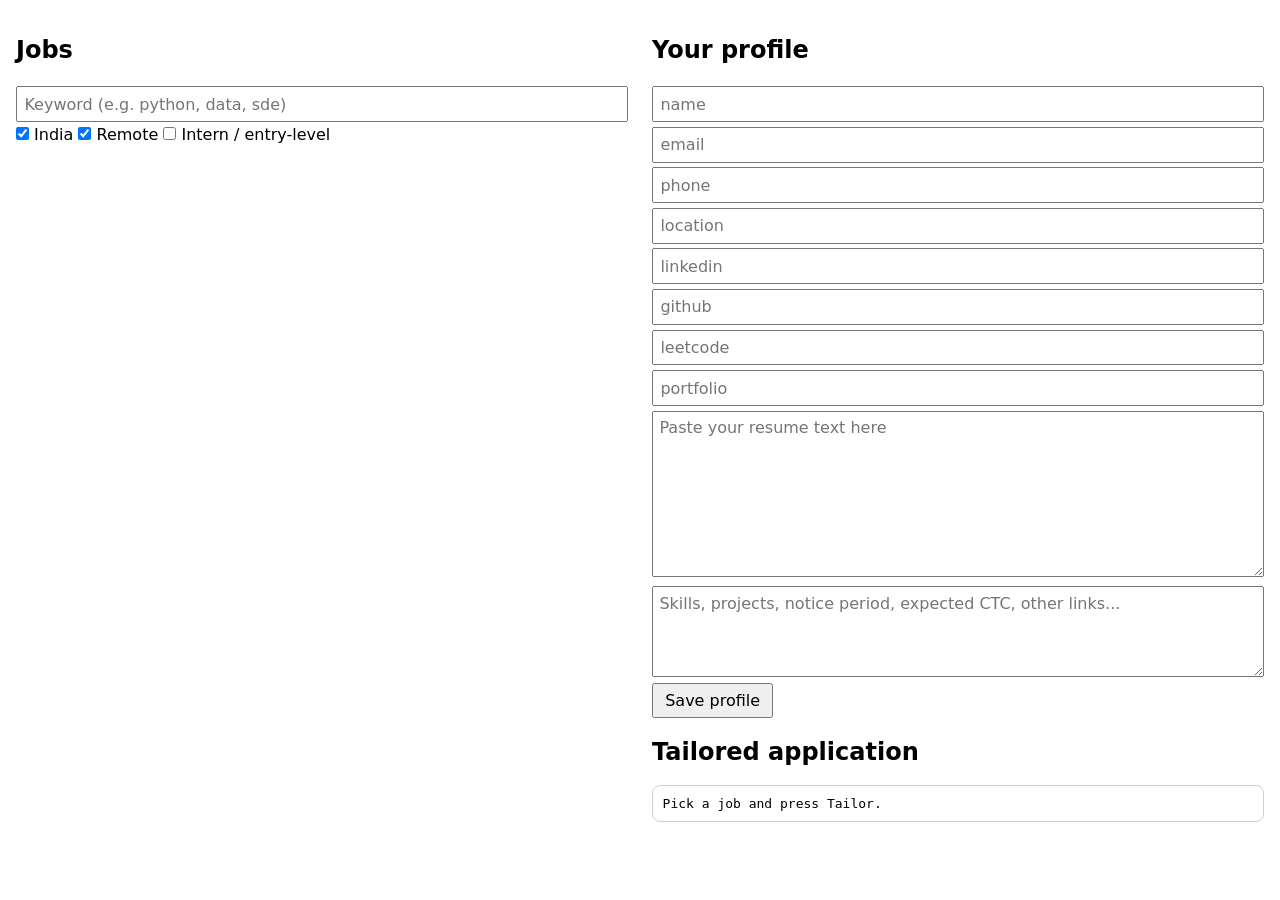
==== index.html @ 9327ce20 "Initializing repository" ====
<!doctype html><meta charset=utf-8><meta name=viewport content="width=device-width,initial-scale=1">
<title>India + Remote Jobs</title>
<style>
:root{color-scheme:light dark;font-family:system-ui,sans-serif}
body{margin:0;padding:1rem;display:grid;grid-template-columns:1fr 1fr;gap:1.5rem}
@media(max-width:800px){body{grid-template-columns:1fr}}
section{min-width:0}
input,textarea{font:inherit;padding:.4rem;margin:.15rem 0;width:100%;box-sizing:border-box}
input[type=checkbox]{width:auto}
button{font:inherit;padding:.35rem .7rem;cursor:pointer}
.job{border:1px solid #8886;border-radius:8px;padding:.6rem;margin:.4rem 0}
pre{white-space:pre-wrap;border:1px solid #8886;border-radius:8px;padding:.6rem}
</style>
<section><h2>Jobs</h2>
<input id=q placeholder="Keyword (e.g. python, data, sde)" oninput=load()>
<label><input type=checkbox id=in checked onchange=load()> India</label>
<label><input type=checkbox id=re checked onchange=load()> Remote</label>
<label><input type=checkbox id=it onchange=load()> Intern / entry-level</label>
<div id=jobs></div></section>
<section><h2>Your profile</h2><div id=pf></div>
<textarea id=p_resume_text rows=8 placeholder="Paste your resume text here"></textarea>
<textarea id=p_extra rows=4 placeholder="Skills, projects, notice period, expected CTC, other links..."></textarea>
<button onclick=save()>Save profile</button>
<h2>Tailored application</h2><pre id=out>Pick a job and press Tailor.</pre></section>
<script>
const F=["name","email","phone","location","linkedin","github","leetcode","portfolio"],$=id=>document.getElementById(id);
const e=s=>String(s).replace(/[&<>"]/g,c=>({'&':'&amp;','<':'&lt;','>':'&gt;','"':'&quot;'}[c]));
const api=async(u,o={})=>{const pw=localStorage.pw||(localStorage.pw=prompt('Password'));
 const r=await fetch(u,{...o,headers:{'x-pass':pw,'Content-Type':'application/json'}});
 if(r.status==401){delete localStorage.pw;alert('Wrong password, reload and retry');throw 0}return r.json()};
$('pf').innerHTML=F.map(f=>`<input id=p_${f} placeholder=${f}>`).join('');
api('/api/profile').then(p=>[...F,'resume_text','extra'].forEach(f=>$('p_'+f).value=p[f]||''));
async function save(){const p={};[...F,'resume_text','extra'].forEach(f=>p[f]=$('p_'+f).value);
 await api('/api/profile',{method:'POST',body:JSON.stringify(p)});alert('Saved')}
async function load(){const js=await api(`/api/jobs?q=${encodeURIComponent($('q').value)}&india=${+$('in').checked}&remote=${+$('re').checked}&intern=${+$('it').checked}`);
 $('jobs').innerHTML=js.map(j=>`<div class=job><b>${e(j.title)}</b><br>${e(j.company)} · ${e(j.location)}<br>
 <small>first seen ${new Date(j.seen*1000).toLocaleDateString()}</small><br>
 <a href="${e(j.url)}" target=_blank>Apply page</a> <button onclick="prep('${e(j._id)}')">Tailor</button></div>`).join('')||'No jobs yet. Run the GitHub workflow once.'}
async function prep(id){$('out').textContent='Generating...';$('out').textContent=JSON.stringify(await api('/api/tailor/'+id,{method:'POST'}),null,2)}
load();
</script>
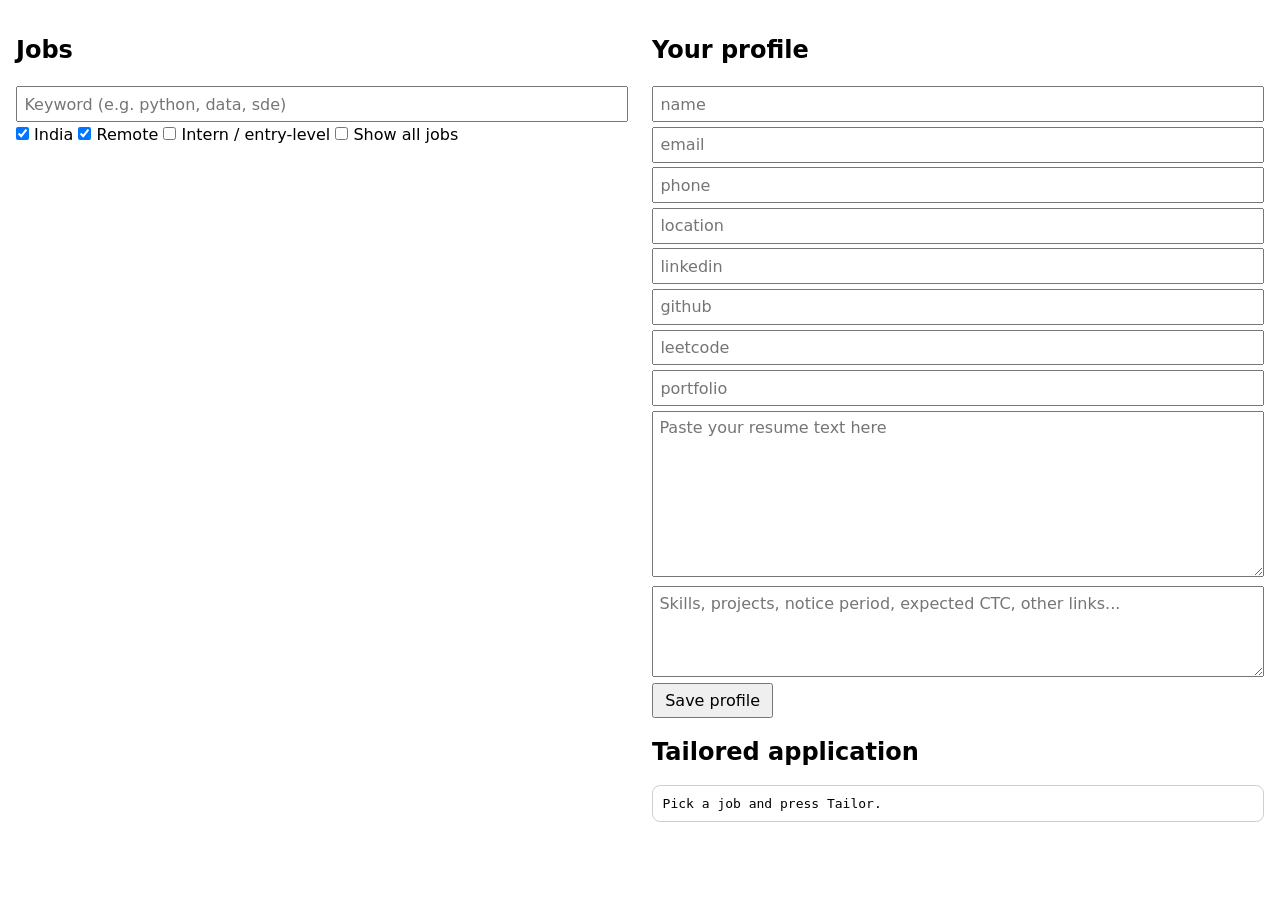
==== commit 5fec395f: "Enhance job filtering: add 'Show all jobs' option and refine job classification logic" ====
--- a/index.html
+++ b/index.html
@@ -16,6 +16,7 @@
 <label><input type=checkbox id=in checked onchange=load()> India</label>
 <label><input type=checkbox id=re checked onchange=load()> Remote</label>
 <label><input type=checkbox id=it onchange=load()> Intern / entry-level</label>
+<label><input type=checkbox id=all onchange=load()> Show all jobs</label>
 <div id=jobs></div></section>
 <section><h2>Your profile</h2><div id=pf></div>
 <textarea id=p_resume_text rows=8 placeholder="Paste your resume text here"></textarea>
@@ -32,7 +33,7 @@
 api('/api/profile').then(p=>[...F,'resume_text','extra'].forEach(f=>$('p_'+f).value=p[f]||''));
 async function save(){const p={};[...F,'resume_text','extra'].forEach(f=>p[f]=$('p_'+f).value);
  await api('/api/profile',{method:'POST',body:JSON.stringify(p)});alert('Saved')}
-async function load(){const js=await api(`/api/jobs?q=${encodeURIComponent($('q').value)}&india=${+$('in').checked}&remote=${+$('re').checked}&intern=${+$('it').checked}`);
+async function load(){const js=await api(`/api/jobs?q=${encodeURIComponent($('q').value)}&india=${+$('in').checked}&remote=${+$('re').checked}&intern=${+$('it').checked}&all=${+$('all').checked}`);
  $('jobs').innerHTML=js.map(j=>`<div class=job><b>${e(j.title)}</b><br>${e(j.company)} · ${e(j.location)}<br>
  <small>first seen ${new Date(j.seen*1000).toLocaleDateString()}</small><br>
  <a href="${e(j.url)}" target=_blank>Apply page</a> <button onclick="prep('${e(j._id)}')">Tailor</button></div>`).join('')||'No jobs yet. Run the GitHub workflow once.'}
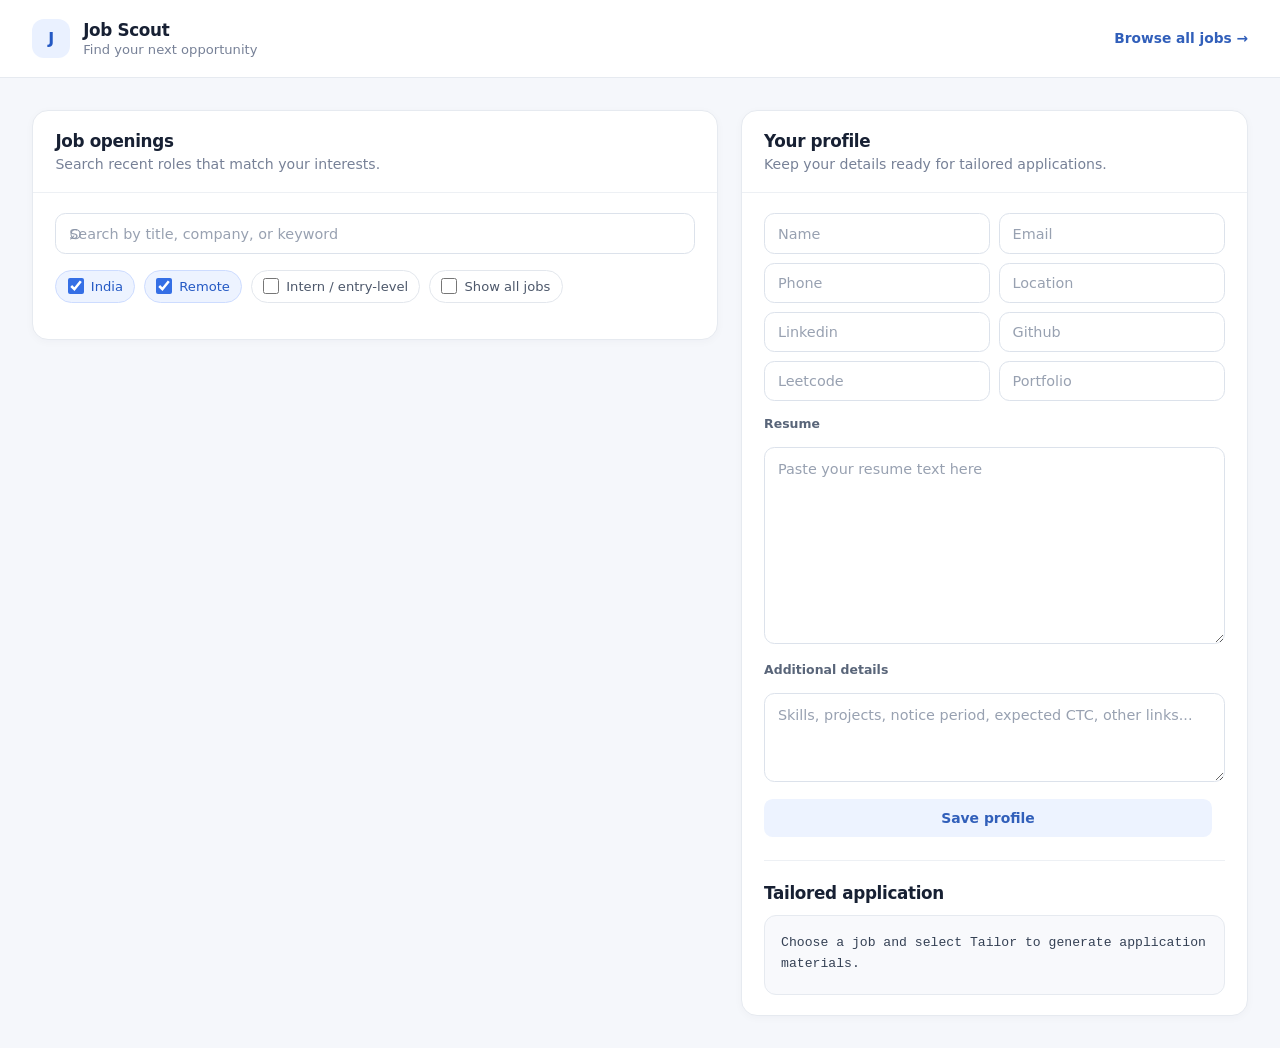
==== commit 2f878d46: "feat: add all jobs page and enhance job loading functionality - Created a new HTML page for displayi" ====
--- a/index.html
+++ b/index.html
@@ -1,42 +1,113 @@
-<!doctype html><meta charset=utf-8><meta name=viewport content="width=device-width,initial-scale=1">
-<title>India + Remote Jobs</title>
+<!doctype html>
+<html lang="en">
+<head>
+<meta charset="utf-8">
+<meta name="viewport" content="width=device-width,initial-scale=1">
+<title>Job Scout</title>
 <style>
-:root{color-scheme:light dark;font-family:system-ui,sans-serif}
-body{margin:0;padding:1rem;display:grid;grid-template-columns:1fr 1fr;gap:1.5rem}
-@media(max-width:800px){body{grid-template-columns:1fr}}
-section{min-width:0}
-input,textarea{font:inherit;padding:.4rem;margin:.15rem 0;width:100%;box-sizing:border-box}
-input[type=checkbox]{width:auto}
-button{font:inherit;padding:.35rem .7rem;cursor:pointer}
-.job{border:1px solid #8886;border-radius:8px;padding:.6rem;margin:.4rem 0}
-pre{white-space:pre-wrap;border:1px solid #8886;border-radius:8px;padding:.6rem}
+:root{font-family:Inter,ui-sans-serif,system-ui,-apple-system,BlinkMacSystemFont,"Segoe UI",sans-serif;color:#172033;background:#f5f7fb;font-synthesis:none;text-rendering:optimizeLegibility}
+*{box-sizing:border-box}
+body{margin:0;min-height:100vh}
+.topbar{background:#fff;border-bottom:1px solid #e6eaf0}
+.topbar-inner{max-width:1280px;margin:auto;padding:1.2rem 2rem;display:flex;align-items:center;gap:.8rem}
+.topbar-inner>a{margin-left:auto;color:#315fba;font-size:.86rem;font-weight:600}
+.brand-mark{width:2.4rem;height:2.4rem;border-radius:.75rem;background:#eaf1ff;color:#2459c4;display:grid;place-items:center;font-weight:800}
+.brand-title{margin:0;font-size:1.05rem;letter-spacing:-.02em}
+.brand-subtitle{margin:.15rem 0 0;color:#778197;font-size:.82rem}
+main{max-width:1280px;margin:0 auto;padding:2rem;display:grid;grid-template-columns:minmax(0,1.15fr) minmax(340px,.85fr);gap:1.4rem;align-items:start}
+.panel{min-width:0;background:#fff;border:1px solid #e6eaf0;border-radius:1rem;box-shadow:0 2px 8px #17203308}
+.panel-head{padding:1.25rem 1.4rem;border-bottom:1px solid #edf0f4}
+.panel-head h2,.subhead h2{margin:0;font-size:1.05rem;letter-spacing:-.02em}
+.panel-head p{margin:.35rem 0 0;color:#778197;font-size:.88rem}
+.panel-body{padding:1.25rem 1.4rem}
+.search{position:relative;margin-bottom:1rem}
+.search input{padding-left:2.5rem}
+.search:before{content:"⌕";position:absolute;left:.85rem;top:.35rem;color:#8792a5;font-size:1.35rem}
+input:not([type=checkbox]),textarea{width:100%;font:inherit;font-size:.9rem;color:#172033;background:#fff;border:1px solid #dce2eb;border-radius:.65rem;padding:.7rem .8rem;outline:none;transition:border-color .15s,box-shadow .15s}
+input:not([type=checkbox]):focus,textarea:focus{border-color:#6b91e8;box-shadow:0 0 0 3px #356fe51c}
+input::placeholder,textarea::placeholder{color:#98a1b1}
+.filters{display:flex;flex-wrap:wrap;gap:.55rem;margin-bottom:1rem}
+.filter{display:inline-flex;align-items:center;gap:.45rem;padding:.48rem .7rem;border:1px solid #e3e7ed;border-radius:2rem;color:#4d586b;font-size:.82rem;cursor:pointer;user-select:none}
+.filter:has(input:checked){background:#edf3ff;border-color:#cddcff;color:#2459c4}
+input[type=checkbox]{width:1rem;height:1rem;margin:0;accent-color:#356fe5;cursor:pointer}
+.result-label{font-size:.8rem;color:#8792a5;margin:.1rem 0 .65rem}
+#jobs{display:grid;gap:.65rem}
+.job{padding:1rem;border:1px solid #e6eaf0;border-radius:.8rem;transition:border-color .15s,box-shadow .15s}
+.job:hover{border-color:#cbd6e8;box-shadow:0 3px 12px #1720330b}
+.job-title{margin:0;font-size:.96rem;font-weight:650;line-height:1.4}
+.job-company{margin:.3rem 0;color:#596579;font-size:.86rem}
+.job-date{color:#8792a5;font-size:.77rem}
+.job-actions{display:flex;align-items:center;gap:.9rem;margin-top:.8rem}
+a{color:#315fba;text-decoration:none;font-size:.84rem;font-weight:550}
+a:hover{text-decoration:underline}
+button{font:inherit;cursor:pointer;border:0}
+.button-primary{background:#315fba;color:#fff;border-radius:.55rem;padding:.55rem .85rem;font-size:.83rem;font-weight:600}
+.button-primary:hover{background:#244e9f}
+.button-secondary{background:#edf3ff;color:#315fba;border-radius:.55rem;padding:.7rem .95rem;font-size:.87rem;font-weight:600}
+.button-secondary:hover{background:#e2ecff}
+.empty{padding:2rem 1rem;text-align:center;border:1px dashed #dce2eb;border-radius:.8rem;color:#778197;font-size:.88rem}
+.form-grid{display:grid;grid-template-columns:1fr 1fr;gap:.55rem}
+textarea{resize:vertical;line-height:1.5;margin-top:.65rem}
+.field-label{display:block;color:#596579;font-size:.78rem;font-weight:600;margin:.9rem 0 .35rem}
+.save-row{display:flex;align-items:center;gap:.8rem;margin-top:.8rem}
+.save-row button{width:100%}
+#save-status{font-size:.8rem;color:#39805b}
+.divider{border:0;border-top:1px solid #edf0f4;margin:1.4rem 0}
+.subhead{margin-bottom:.75rem}
+pre{white-space:pre-wrap;overflow-wrap:anywhere;min-height:5rem;max-height:34rem;overflow:auto;margin:0;padding:1rem;background:#f8f9fc;border:1px solid #e6eaf0;border-radius:.75rem;color:#344054;font: .82rem/1.6 ui-monospace,SFMono-Regular,Consolas,monospace}
+@media(max-width:850px){main{grid-template-columns:1fr;padding:1.25rem}.topbar-inner{padding:1rem 1.25rem}}
+@media(max-width:480px){main{padding:.8rem}.panel-head,.panel-body{padding:1rem}.form-grid{grid-template-columns:1fr}.job-actions{gap:.7rem}.topbar-inner{padding:.85rem 1rem}}
 </style>
-<section><h2>Jobs</h2>
-<input id=q placeholder="Keyword (e.g. python, data, sde)" oninput=load()>
-<label><input type=checkbox id=in checked onchange=load()> India</label>
-<label><input type=checkbox id=re checked onchange=load()> Remote</label>
-<label><input type=checkbox id=it onchange=load()> Intern / entry-level</label>
-<label><input type=checkbox id=all onchange=load()> Show all jobs</label>
-<div id=jobs></div></section>
-<section><h2>Your profile</h2><div id=pf></div>
-<textarea id=p_resume_text rows=8 placeholder="Paste your resume text here"></textarea>
-<textarea id=p_extra rows=4 placeholder="Skills, projects, notice period, expected CTC, other links..."></textarea>
-<button onclick=save()>Save profile</button>
-<h2>Tailored application</h2><pre id=out>Pick a job and press Tailor.</pre></section>
+</head>
+<body>
+<header class="topbar"><div class="topbar-inner"><div class="brand-mark">J</div><div><h1 class="brand-title">Job Scout</h1><p class="brand-subtitle">Find your next opportunity</p></div><a href="/all-jobs.html">Browse all jobs →</a></div></header>
+<main>
+<section class="panel">
+<div class="panel-head"><h2>Job openings</h2><p>Search recent roles that match your interests.</p></div>
+<div class="panel-body">
+<div class="search"><input id="q" placeholder="Search by title, company, or keyword" oninput="load()" aria-label="Search jobs"></div>
+<div class="filters">
+<label class="filter"><input type="checkbox" id="in" checked onchange="load()"> India</label>
+<label class="filter"><input type="checkbox" id="re" checked onchange="load()"> Remote</label>
+<label class="filter"><input type="checkbox" id="it" onchange="load()"> Intern / entry-level</label>
+<label class="filter"><input type="checkbox" id="all" onchange="load()"> Show all jobs</label>
+</div>
+<p class="result-label" id="job-count" aria-live="polite"></p>
+<div id="jobs"></div>
+</div>
+</section>
+<section class="panel">
+<div class="panel-head"><h2>Your profile</h2><p>Keep your details ready for tailored applications.</p></div>
+<div class="panel-body">
+<div class="form-grid" id="pf"></div>
+<label class="field-label" for="p_resume_text">Resume</label>
+<textarea id="p_resume_text" rows="8" placeholder="Paste your resume text here"></textarea>
+<label class="field-label" for="p_extra">Additional details</label>
+<textarea id="p_extra" rows="3" placeholder="Skills, projects, notice period, expected CTC, other links..."></textarea>
+<div class="save-row"><button class="button-secondary" onclick="save()">Save profile</button><span id="save-status" role="status"></span></div>
+<hr class="divider">
+<div class="subhead"><h2>Tailored application</h2></div>
+<pre id="out">Choose a job and select Tailor to generate application materials.</pre>
+</div>
+</section>
+</main>
 <script>
 const F=["name","email","phone","location","linkedin","github","leetcode","portfolio"],$=id=>document.getElementById(id);
 const e=s=>String(s).replace(/[&<>"]/g,c=>({'&':'&amp;','<':'&lt;','>':'&gt;','"':'&quot;'}[c]));
 const api=async(u,o={})=>{const pw=localStorage.pw||(localStorage.pw=prompt('Password'));
  const r=await fetch(u,{...o,headers:{'x-pass':pw,'Content-Type':'application/json'}});
  if(r.status==401){delete localStorage.pw;alert('Wrong password, reload and retry');throw 0}return r.json()};
-$('pf').innerHTML=F.map(f=>`<input id=p_${f} placeholder=${f}>`).join('');
+$('pf').innerHTML=F.map(f=>`<input id=p_${f} placeholder="${f[0].toUpperCase()+f.slice(1)}" aria-label="${f}">`).join('');
 api('/api/profile').then(p=>[...F,'resume_text','extra'].forEach(f=>$('p_'+f).value=p[f]||''));
 async function save(){const p={};[...F,'resume_text','extra'].forEach(f=>p[f]=$('p_'+f).value);
- await api('/api/profile',{method:'POST',body:JSON.stringify(p)});alert('Saved')}
+ await api('/api/profile',{method:'POST',body:JSON.stringify(p)});$('save-status').textContent='Saved'}
 async function load(){const js=await api(`/api/jobs?q=${encodeURIComponent($('q').value)}&india=${+$('in').checked}&remote=${+$('re').checked}&intern=${+$('it').checked}&all=${+$('all').checked}`);
- $('jobs').innerHTML=js.map(j=>`<div class=job><b>${e(j.title)}</b><br>${e(j.company)} · ${e(j.location)}<br>
- <small>first seen ${new Date(j.seen*1000).toLocaleDateString()}</small><br>
- <a href="${e(j.url)}" target=_blank>Apply page</a> <button onclick="prep('${e(j._id)}')">Tailor</button></div>`).join('')||'No jobs yet. Run the GitHub workflow once.'}
+ $('job-count').textContent=`${js.length} ${js.length===1?'job':'jobs'}${js.length===200?' · showing up to 200':''}`;
+ $('jobs').innerHTML=js.map(j=>`<article class="job"><h3 class="job-title">${e(j.title)}</h3><p class="job-company">${e(j.company)} · ${e(j.location)}</p>
+ <small class="job-date">First seen ${new Date(j.seen*1000).toLocaleDateString()}</small>
+ <div class="job-actions"><a href="${e(j.url)}" target="_blank" rel="noopener noreferrer">View opening ↗</a><button class="button-primary" onclick="prep('${e(j._id)}')">Tailor</button></div></article>`).join('')||'<div class="empty">No jobs found. Try adjusting your search or filters.</div>'}
 async function prep(id){$('out').textContent='Generating...';$('out').textContent=JSON.stringify(await api('/api/tailor/'+id,{method:'POST'}),null,2)}
 load();
 </script>
+</body>
+</html>
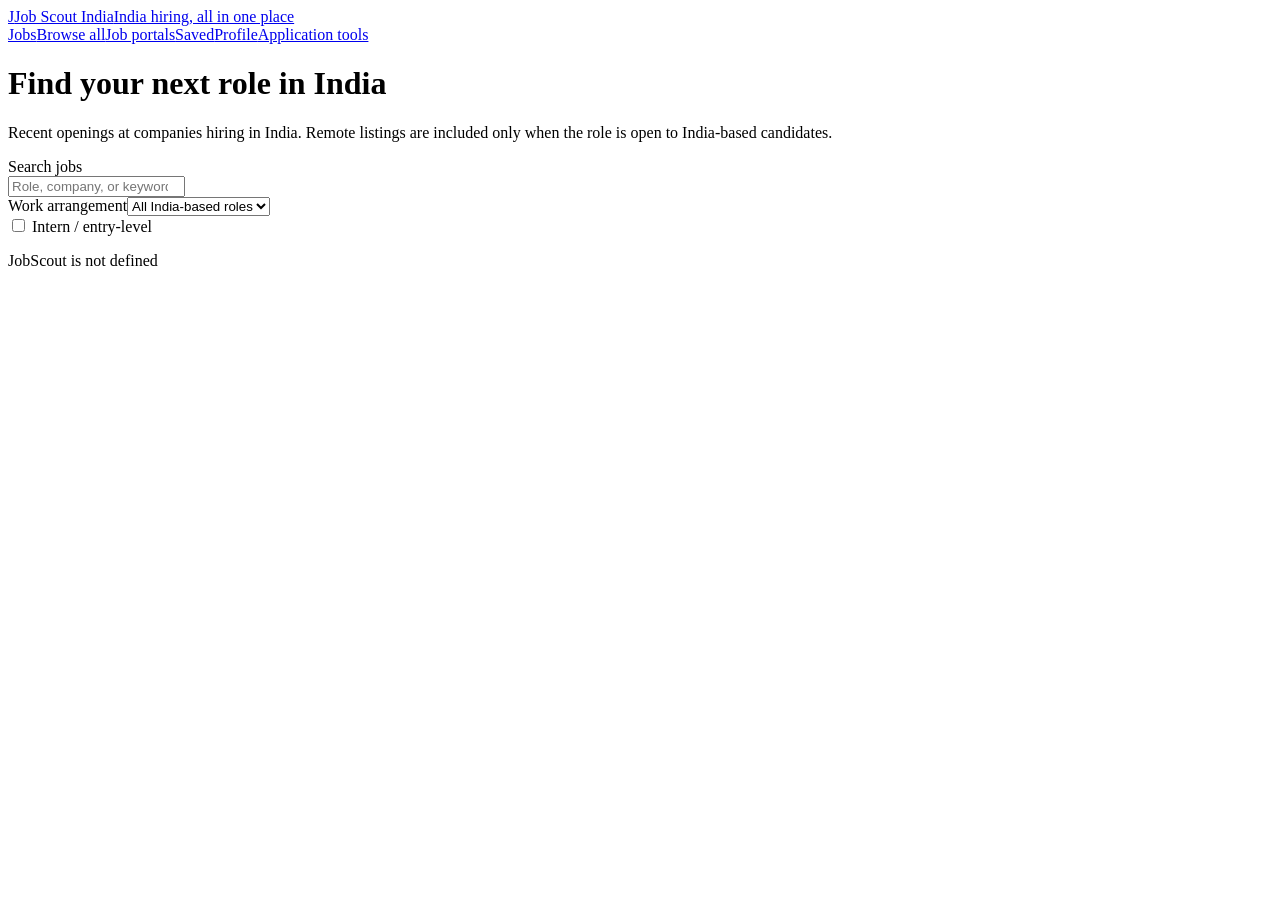
==== commit f5d22bcb: "overhauled the UI and made the filter to india specific jobs" ====
--- a/index.html
+++ b/index.html
@@ -3,111 +3,59 @@
 <head>
 <meta charset="utf-8">
 <meta name="viewport" content="width=device-width,initial-scale=1">
-<title>Job Scout</title>
-<style>
-:root{font-family:Inter,ui-sans-serif,system-ui,-apple-system,BlinkMacSystemFont,"Segoe UI",sans-serif;color:#172033;background:#f5f7fb;font-synthesis:none;text-rendering:optimizeLegibility}
-*{box-sizing:border-box}
-body{margin:0;min-height:100vh}
-.topbar{background:#fff;border-bottom:1px solid #e6eaf0}
-.topbar-inner{max-width:1280px;margin:auto;padding:1.2rem 2rem;display:flex;align-items:center;gap:.8rem}
-.topbar-inner>a{margin-left:auto;color:#315fba;font-size:.86rem;font-weight:600}
-.brand-mark{width:2.4rem;height:2.4rem;border-radius:.75rem;background:#eaf1ff;color:#2459c4;display:grid;place-items:center;font-weight:800}
-.brand-title{margin:0;font-size:1.05rem;letter-spacing:-.02em}
-.brand-subtitle{margin:.15rem 0 0;color:#778197;font-size:.82rem}
-main{max-width:1280px;margin:0 auto;padding:2rem;display:grid;grid-template-columns:minmax(0,1.15fr) minmax(340px,.85fr);gap:1.4rem;align-items:start}
-.panel{min-width:0;background:#fff;border:1px solid #e6eaf0;border-radius:1rem;box-shadow:0 2px 8px #17203308}
-.panel-head{padding:1.25rem 1.4rem;border-bottom:1px solid #edf0f4}
-.panel-head h2,.subhead h2{margin:0;font-size:1.05rem;letter-spacing:-.02em}
-.panel-head p{margin:.35rem 0 0;color:#778197;font-size:.88rem}
-.panel-body{padding:1.25rem 1.4rem}
-.search{position:relative;margin-bottom:1rem}
-.search input{padding-left:2.5rem}
-.search:before{content:"⌕";position:absolute;left:.85rem;top:.35rem;color:#8792a5;font-size:1.35rem}
-input:not([type=checkbox]),textarea{width:100%;font:inherit;font-size:.9rem;color:#172033;background:#fff;border:1px solid #dce2eb;border-radius:.65rem;padding:.7rem .8rem;outline:none;transition:border-color .15s,box-shadow .15s}
-input:not([type=checkbox]):focus,textarea:focus{border-color:#6b91e8;box-shadow:0 0 0 3px #356fe51c}
-input::placeholder,textarea::placeholder{color:#98a1b1}
-.filters{display:flex;flex-wrap:wrap;gap:.55rem;margin-bottom:1rem}
-.filter{display:inline-flex;align-items:center;gap:.45rem;padding:.48rem .7rem;border:1px solid #e3e7ed;border-radius:2rem;color:#4d586b;font-size:.82rem;cursor:pointer;user-select:none}
-.filter:has(input:checked){background:#edf3ff;border-color:#cddcff;color:#2459c4}
-input[type=checkbox]{width:1rem;height:1rem;margin:0;accent-color:#356fe5;cursor:pointer}
-.result-label{font-size:.8rem;color:#8792a5;margin:.1rem 0 .65rem}
-#jobs{display:grid;gap:.65rem}
-.job{padding:1rem;border:1px solid #e6eaf0;border-radius:.8rem;transition:border-color .15s,box-shadow .15s}
-.job:hover{border-color:#cbd6e8;box-shadow:0 3px 12px #1720330b}
-.job-title{margin:0;font-size:.96rem;font-weight:650;line-height:1.4}
-.job-company{margin:.3rem 0;color:#596579;font-size:.86rem}
-.job-date{color:#8792a5;font-size:.77rem}
-.job-actions{display:flex;align-items:center;gap:.9rem;margin-top:.8rem}
-a{color:#315fba;text-decoration:none;font-size:.84rem;font-weight:550}
-a:hover{text-decoration:underline}
-button{font:inherit;cursor:pointer;border:0}
-.button-primary{background:#315fba;color:#fff;border-radius:.55rem;padding:.55rem .85rem;font-size:.83rem;font-weight:600}
-.button-primary:hover{background:#244e9f}
-.button-secondary{background:#edf3ff;color:#315fba;border-radius:.55rem;padding:.7rem .95rem;font-size:.87rem;font-weight:600}
-.button-secondary:hover{background:#e2ecff}
-.empty{padding:2rem 1rem;text-align:center;border:1px dashed #dce2eb;border-radius:.8rem;color:#778197;font-size:.88rem}
-.form-grid{display:grid;grid-template-columns:1fr 1fr;gap:.55rem}
-textarea{resize:vertical;line-height:1.5;margin-top:.65rem}
-.field-label{display:block;color:#596579;font-size:.78rem;font-weight:600;margin:.9rem 0 .35rem}
-.save-row{display:flex;align-items:center;gap:.8rem;margin-top:.8rem}
-.save-row button{width:100%}
-#save-status{font-size:.8rem;color:#39805b}
-.divider{border:0;border-top:1px solid #edf0f4;margin:1.4rem 0}
-.subhead{margin-bottom:.75rem}
-pre{white-space:pre-wrap;overflow-wrap:anywhere;min-height:5rem;max-height:34rem;overflow:auto;margin:0;padding:1rem;background:#f8f9fc;border:1px solid #e6eaf0;border-radius:.75rem;color:#344054;font: .82rem/1.6 ui-monospace,SFMono-Regular,Consolas,monospace}
-@media(max-width:850px){main{grid-template-columns:1fr;padding:1.25rem}.topbar-inner{padding:1rem 1.25rem}}
-@media(max-width:480px){main{padding:.8rem}.panel-head,.panel-body{padding:1rem}.form-grid{grid-template-columns:1fr}.job-actions{gap:.7rem}.topbar-inner{padding:.85rem 1rem}}
-</style>
+<meta name="description" content="Find India-based jobs, save opportunities, and prepare tailored applications.">
+<title>India Job Scout</title>
+<link rel="stylesheet" href="/app.css">
 </head>
 <body>
-<header class="topbar"><div class="topbar-inner"><div class="brand-mark">J</div><div><h1 class="brand-title">Job Scout</h1><p class="brand-subtitle">Find your next opportunity</p></div><a href="/all-jobs.html">Browse all jobs →</a></div></header>
+<header class="topbar"><div class="topbar-inner">
+  <a class="brand" href="/" aria-label="Job Scout home"><span class="brand-mark">J</span><span><span class="brand-title">Job Scout India</span><span class="brand-subtitle">India hiring, all in one place</span></span></a>
+  <nav class="nav" aria-label="Main navigation">
+    <a href="/" aria-current="page">Jobs</a><a href="/all-jobs.html">Browse all</a><a href="/portals.html">Job portals</a><a href="/saved.html">Saved</a><a href="/profile.html">Profile</a><a href="/applications.html">Application tools</a>
+  </nav>
+</div></header>
 <main>
-<section class="panel">
-<div class="panel-head"><h2>Job openings</h2><p>Search recent roles that match your interests.</p></div>
-<div class="panel-body">
-<div class="search"><input id="q" placeholder="Search by title, company, or keyword" oninput="load()" aria-label="Search jobs"></div>
-<div class="filters">
-<label class="filter"><input type="checkbox" id="in" checked onchange="load()"> India</label>
-<label class="filter"><input type="checkbox" id="re" checked onchange="load()"> Remote</label>
-<label class="filter"><input type="checkbox" id="it" onchange="load()"> Intern / entry-level</label>
-<label class="filter"><input type="checkbox" id="all" onchange="load()"> Show all jobs</label>
-</div>
-<p class="result-label" id="job-count" aria-live="polite"></p>
-<div id="jobs"></div>
-</div>
-</section>
-<section class="panel">
-<div class="panel-head"><h2>Your profile</h2><p>Keep your details ready for tailored applications.</p></div>
-<div class="panel-body">
-<div class="form-grid" id="pf"></div>
-<label class="field-label" for="p_resume_text">Resume</label>
-<textarea id="p_resume_text" rows="8" placeholder="Paste your resume text here"></textarea>
-<label class="field-label" for="p_extra">Additional details</label>
-<textarea id="p_extra" rows="3" placeholder="Skills, projects, notice period, expected CTC, other links..."></textarea>
-<div class="save-row"><button class="button-secondary" onclick="save()">Save profile</button><span id="save-status" role="status"></span></div>
-<hr class="divider">
-<div class="subhead"><h2>Tailored application</h2></div>
-<pre id="out">Choose a job and select Tailor to generate application materials.</pre>
-</div>
-</section>
+  <header class="page-head"><h1>Find your next role in India</h1><p>Recent openings at companies hiring in India. Remote listings are included only when the role is open to India-based candidates.</p></header>
+  <section class="panel" aria-label="India job search">
+    <div class="panel-body">
+      <label for="q">Search jobs</label>
+      <div class="search-row"><input id="q" type="search" placeholder="Role, company, or keyword" autocomplete="off"></div>
+      <div class="form-grid" aria-label="Job filters">
+        <div><label for="mode">Work arrangement</label><select id="mode"><option value="all">All India-based roles</option><option value="onsite">On-site</option><option value="hybrid">Hybrid</option><option value="remote">Remote within India</option></select></div>
+        <div class="filter-check"><label><input type="checkbox" id="it"> Intern / entry-level</label></div>
+      </div>
+      <p class="status" id="job-count" aria-live="polite">Loading India jobs…</p>
+      <div id="jobs" aria-live="polite"></div>
+    </div>
+  </section>
 </main>
+<script src="/app.js"></script>
 <script>
-const F=["name","email","phone","location","linkedin","github","leetcode","portfolio"],$=id=>document.getElementById(id);
-const e=s=>String(s).replace(/[&<>"]/g,c=>({'&':'&amp;','<':'&lt;','>':'&gt;','"':'&quot;'}[c]));
-const api=async(u,o={})=>{const pw=localStorage.pw||(localStorage.pw=prompt('Password'));
- const r=await fetch(u,{...o,headers:{'x-pass':pw,'Content-Type':'application/json'}});
- if(r.status==401){delete localStorage.pw;alert('Wrong password, reload and retry');throw 0}return r.json()};
-$('pf').innerHTML=F.map(f=>`<input id=p_${f} placeholder="${f[0].toUpperCase()+f.slice(1)}" aria-label="${f}">`).join('');
-api('/api/profile').then(p=>[...F,'resume_text','extra'].forEach(f=>$('p_'+f).value=p[f]||''));
-async function save(){const p={};[...F,'resume_text','extra'].forEach(f=>p[f]=$('p_'+f).value);
- await api('/api/profile',{method:'POST',body:JSON.stringify(p)});$('save-status').textContent='Saved'}
-async function load(){const js=await api(`/api/jobs?q=${encodeURIComponent($('q').value)}&india=${+$('in').checked}&remote=${+$('re').checked}&intern=${+$('it').checked}&all=${+$('all').checked}`);
- $('job-count').textContent=`${js.length} ${js.length===1?'job':'jobs'}${js.length===200?' · showing up to 200':''}`;
- $('jobs').innerHTML=js.map(j=>`<article class="job"><h3 class="job-title">${e(j.title)}</h3><p class="job-company">${e(j.company)} · ${e(j.location)}</p>
- <small class="job-date">First seen ${new Date(j.seen*1000).toLocaleDateString()}</small>
- <div class="job-actions"><a href="${e(j.url)}" target="_blank" rel="noopener noreferrer">View opening ↗</a><button class="button-primary" onclick="prep('${e(j._id)}')">Tailor</button></div></article>`).join('')||'<div class="empty">No jobs found. Try adjusting your search or filters.</div>'}
-async function prep(id){$('out').textContent='Generating...';$('out').textContent=JSON.stringify(await api('/api/tailor/'+id,{method:'POST'}),null,2)}
-load();
+const $=id=>document.getElementById(id);
+let generation=0,timer;
+async function loadJobs(){
+  const current=++generation;
+  $("job-count").textContent="Loading jobs…";
+  $("jobs").innerHTML="";
+  const params=new URLSearchParams({
+    q:$("q").value.trim(),
+    mode:$("mode").value,
+    intern:String(+$("it").checked),
+  });
+  try{
+    const jobs=await JobScout.api(`/api/jobs?${params}`);
+    if(current!==generation)return;
+    $("job-count").textContent=`${jobs.length} ${jobs.length===1?"job":"jobs"}${jobs.length===200?" · Showing the latest 200":""}`;
+    $("jobs").innerHTML=jobs.map(job=>JobScout.jobCard(job)).join("")||'<div class="empty">No matching India-based jobs found. Try changing your search or filters.</div>';
+  }catch(error){
+    if(current!==generation)return;
+    $("job-count").textContent=error.message;
+    $("job-count").classList.add("error");
+  }
+}
+$("q").addEventListener("input",()=>{clearTimeout(timer);timer=setTimeout(loadJobs,250)});
+["mode","it"].forEach(id=>$(id).addEventListener("change",loadJobs));
+loadJobs();
 </script>
 </body>
 </html>
